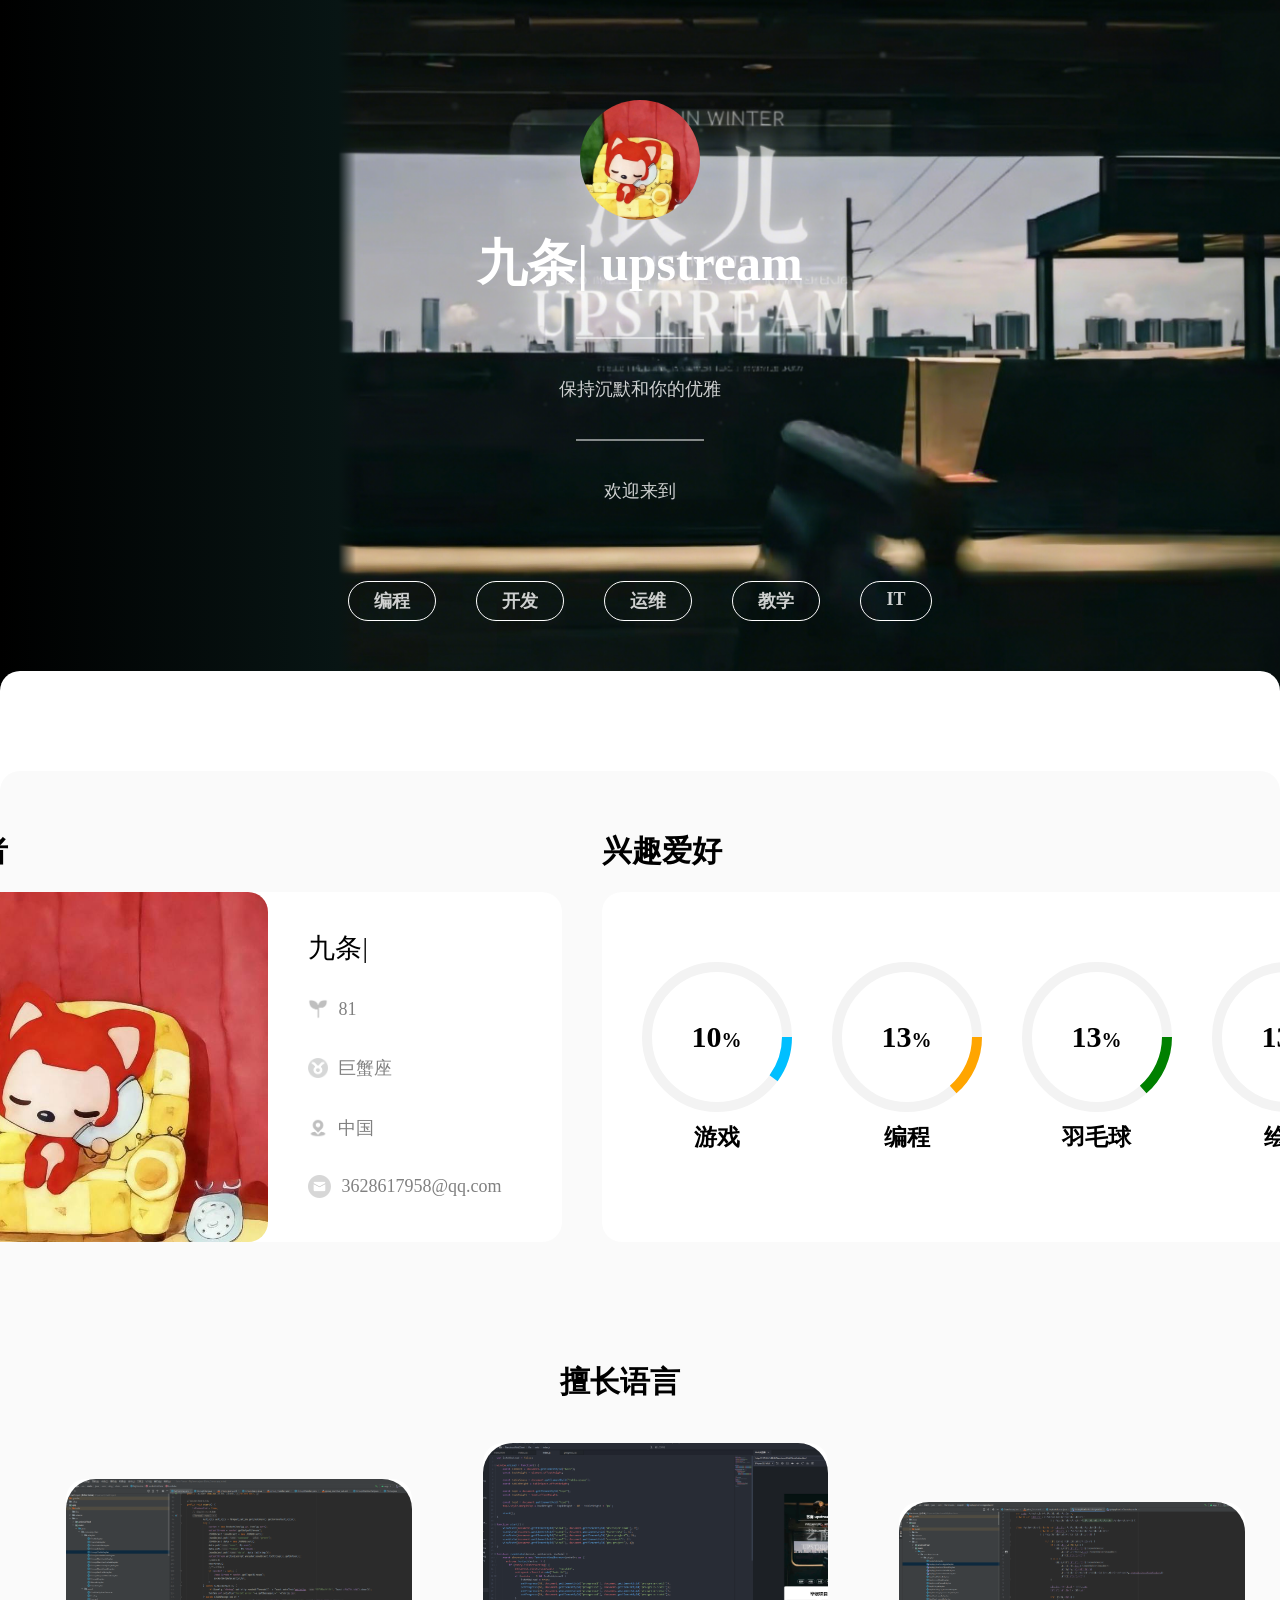
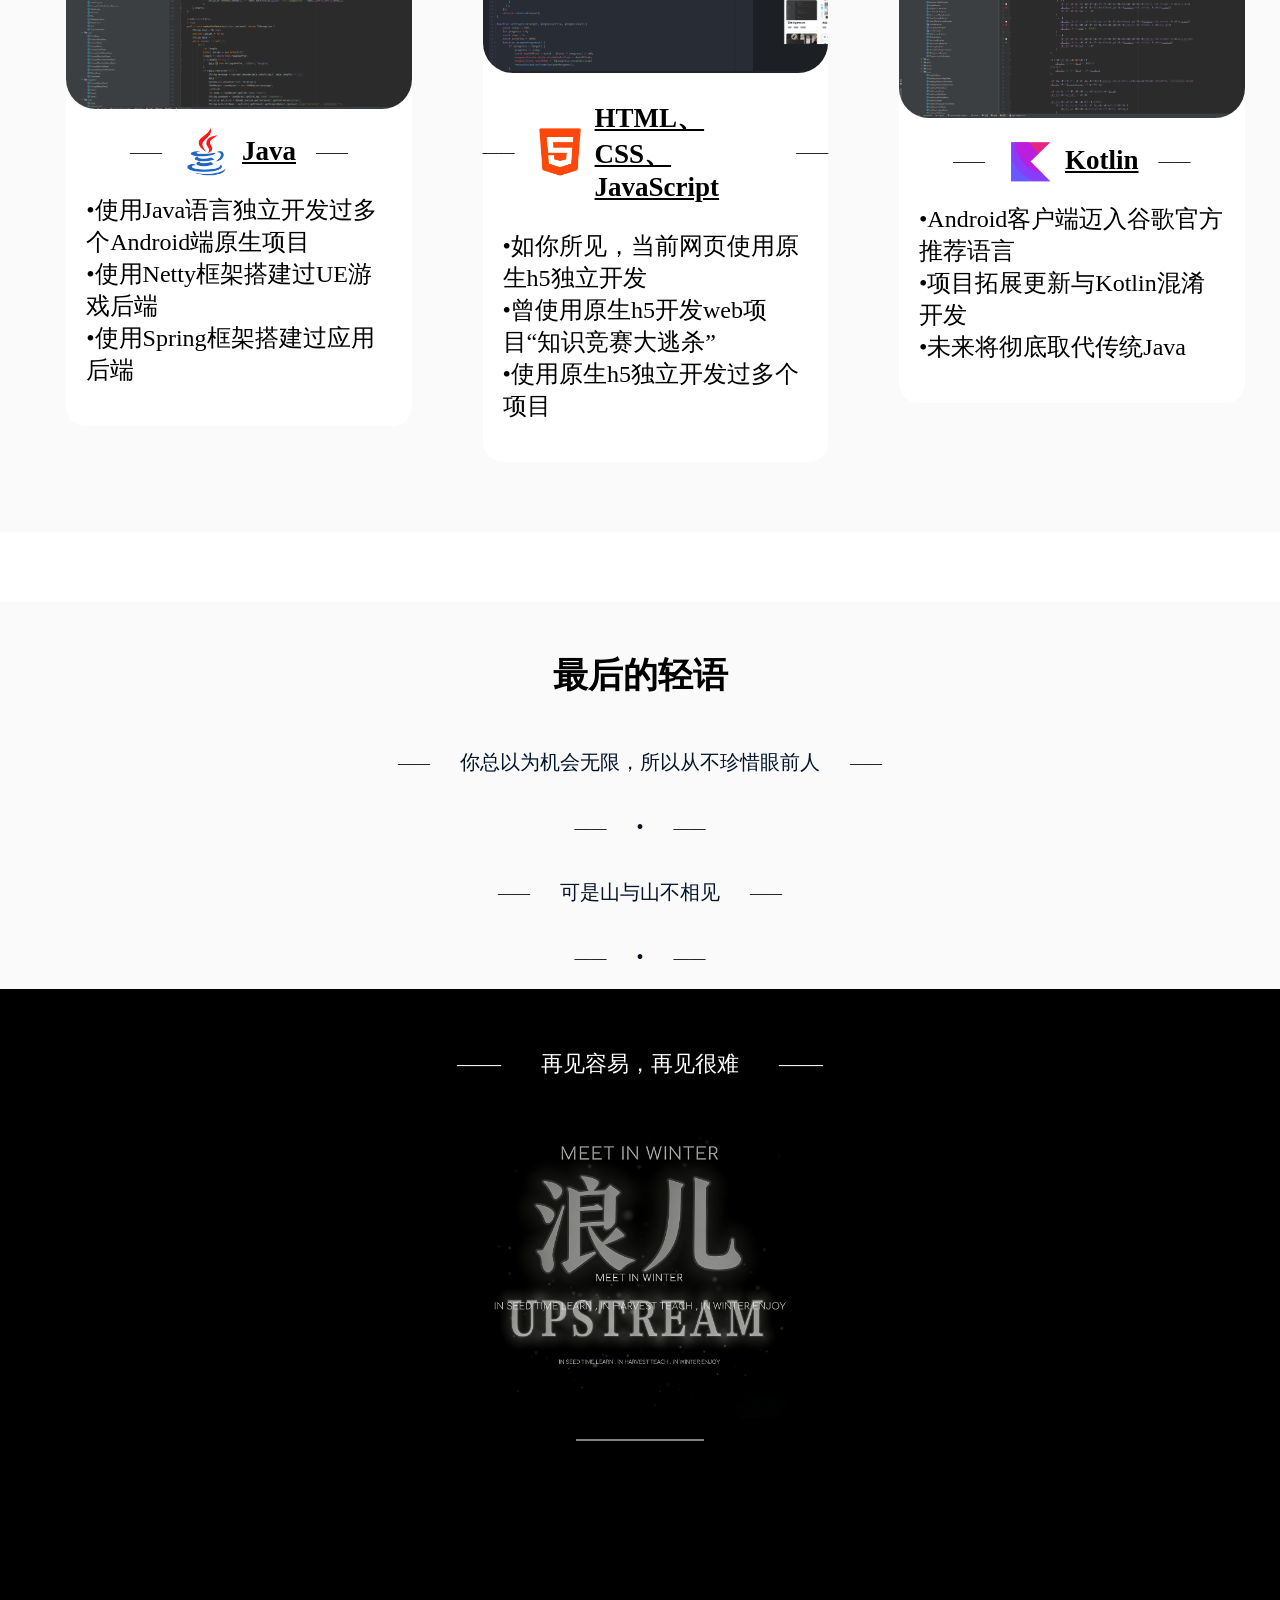
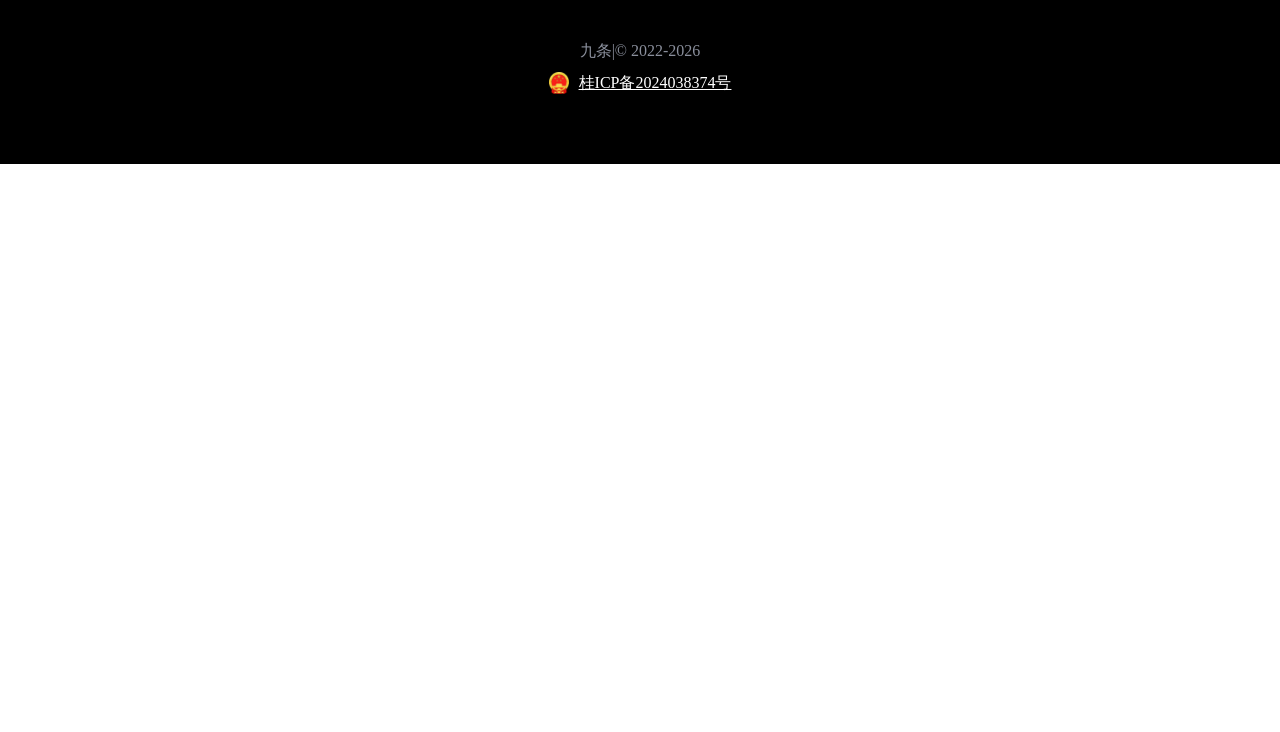
==== pc/pc.html @ c82eec5b "Add files via upload" ====
<!DOCTYPE html>
<html>
	<head>
		<meta charset="UTF-8" name="viewport" content="user-scalable=0"/>
		<title>艺南</title>
		<link type="text/css" href="css/index.css" rel="stylesheet"/>
		<link type="text/css" href="css/progress.css" rel="stylesheet"/>
		<link type="text/css" href="css/load.css" rel="stylesheet"/>
		<script src="js/index.js"></script>
	</head>
	<body>
		<div class="container" id="loadSpace">
			<div class="loading"><i></i><i></i><i></i><i></i></div>
		</div>
		<div class="image-container">
			<div id="back-space"></div>
			<img src="img/back_le.png" id="back"/>
		</div>
		<div class="content">
			<!--top space-->
			<div class="content-space" id="top1">
				<div class="content-space" id="t">
					<img src="img/my.jpg" id="icon"/>
					<p class="title">九条| upstream</p>
					<div class="divider"></div>
					<p class="description">保持沉默和你的优雅</p>
					<div class="divider"></div>
					<p class="description">欢迎来到</p>
				</div>
			</div>
			<!--content space-->
			<div class="content-space" id="top2">
				<div id="table-space">
					<div class="table-space">
						<p class="table">编程</p>
					</div>
					<div class="table-space">
						<p class="table">开发</p>
					</div>
					<div class="table-space">
						<p class="table">运维</p>
					</div>
					<div class="table-space">
						<p class="table">教学</p>
					</div>
					<div class="table-space">
						<p class="table">IT</p>
					</div>
				</div>
				<!--card space-->
				<div id="main-space">
					<!-- <p class="main-title" id="main-1">毕设项目</p> -->
					<!-- <div class="project-space" id="main-2">
						<div class="project-card" onclick="project1()">
							<img src="img/project1.png" class="project-img"/>
							<p class="project-description">艺南 Upstream</p>
							<div class="project-table-space">
								<div class="project-table">
									<p class="project-language">Java</p>
								</div>
								<div class="project-table">
									<p class="project-language">Netty</p>
								</div>
								<div class="project-table">
									<p class="project-language">Flutter</p>
								</div>
							</div>
						</div>
						<div class="project-card" onclick="project2()">
							<img src="img/project2.jpg" class="project-img"/>
							<p class="project-description">水仙 Narcissus</p>
							<div class="project-table-space">
								<div class="project-table">
									<p class="project-language">Java</p>
								</div>
								<div class="project-table">
									<p class="project-language">PHP</p>
								</div>
								<div class="project-table">
									<p class="project-language">Swoole</p>
								</div>
								<div class="project-table">
									<p class="project-language">Android</p>
								</div>
							</div>
						</div>
						<div class="project-card" onclick="project3()">
							<img src="img/project3.jpg" class="project-img"/>
							<p class="project-description">老王岛 Game</p>
							<div class="project-table-space">
								<div class="project-table">
									<p class="project-language">C++</p>
								</div>
								<div class="project-table">
									<p class="project-language">UE4</p>
								</div>
								<div class="project-table">
									<p class="project-language">Java</p>
								</div>
								<div class="project-table">
									<p class="project-language">Netty</p>
								</div>
							</div>
						</div>
						<div class="project-card" onclick="project4()">
							<img src="img/project4.jpg" class="project-img"/>
							<p class="project-description">JieDanHome</p>
							<div class="project-table-space">
								<div class="project-table">
									<p class="project-language">Java</p>
								</div>
								<div class="project-table">
									<p class="project-language">PHP</p>
								</div>
								<div class="project-table">
									<p class="project-language">Swoole</p>
								</div>
								<div class="project-table">
									<p class="project-language">Android</p>
								</div>
							</div>
						</div>
					</div> -->
					<!--developer and hobby space-->
					<div id="developer-space">
						<div id="developer-row-space">
							<!-- developer -->
							<div class="developer-column-sapce">
								<p class="card-text">开发者</p>
								<div class="developer-row" id="developer-data-card">
									<img src="img/my.jpg" id="head"/>
									<div class="developer-column" id="developer-data">
										<p class="developer-name">九条|</p>
										<div class="developer-data-space">
											<img src="img/age.png" class="developer-data-img"/>
											<p class="developer-data-text">81</p>
										</div>
										<div class="developer-data-space">
											<img src="img/moon.png" class="developer-data-img"/>
											<p class="developer-data-text">巨蟹座</p>
										</div>
										<div class="developer-data-space">
											<img src="img/address.png" class="developer-data-img"/>
											<p class="developer-data-text">中国</p>
										</div>
										<div class="developer-data-space">
											<img src="img/mail.png" class="developer-data-img2"/>
											<p class="developer-data-text">3628617958@qq.com</p>
										</div>
									</div>
								</div>
							</div>
							<div id="view1"></div>
							<!-- hobby -->
							<div class="developer-column-sapce">
								<p class="card-text">兴趣爱好</p>
								<div class="hobby-data" id="hobby-data">
									<div class="box">
										<div class="percent" id="p1" onclick="p1()">
											<svg>
												<circle cx="70" cy="70" r="70"></circle>
												<circle cx="70" cy="70" r="70" id="proagress1"></circle>
											</svg>
											<div class="number">
												<h2 id="proagress-text1">40<span>%</span></h2>
											</div>
										</div>
										<h2 class="text">游戏</h2>
									</div>
									<div class="box">
										<div class="percent" id="p2" onclick="p2()">
											<svg>
												<circle cx="70" cy="70" r="70"></circle>
												<circle cx="70" cy="70" r="70" id="proagress2"></circle>
											</svg>
											<div class="number">
												<h2 id="proagress-text2">82<span>%</span></h2>
											</div>
										</div>
										<h2 class="text">编程</h2>
									</div>
									<div class="box">
										<div class="percent" id="p3" onclick="p3()">
											<svg>
												<circle cx="70" cy="70" r="70"></circle>
												<circle cx="70" cy="70" r="70" id="proagress3"></circle>
											</svg>
											<div class="number">
												<h2 id="proagress-text3">70<span>%</span></h2>
											</div>
										</div>
										<h2 class="text">羽毛球</h2>
									</div>
									<div class="box">
										<div class="percent" id="p4" onclick="p4()">
											<svg>
												<circle cx="70" cy="70" r="70"></circle>
												<circle cx="70" cy="70" r="70" id="proagress4"></circle>
											</svg>
											<div class="number">
												<h2 id="proagress-text4">54<span>%</span></h2>
											</div>
										</div>
										<h2 class="text">绘画</h2>
									</div>
								</div>
							</div>
						</div>
					</div>
					<div id="language-top"><p class="card-text">擅长语言</p></div>
					<div id="developer-space3">
						<!--language space-->
						<div class="language-row" id="language1">
							<div id="view2"></div>
							<div class="language-card">
								<img src="img/java_project.png" class="language-project"/>
								<div class="language-space">
									<p>——</p>
									<img src="img/java.png" class="language-img"/>
									<p class="underline">Java</p>
									<p>——</p>
								</div>
								<p class="language-content">•使用Java语言独立开发过多个Android端原生项目<br>•使用Netty框架搭建过UE游戏后端<br>•使用Spring框架搭建过应用后端</p>
							</div>
							<div class="language-card">
								<img src="img/html_project.png" class="language-project"/>
								<div class="language-space">
									<p>——</p>
									<img src="img/html.png" class="language-img"/>
									<p class="underline">HTML、CSS、JavaScript</p>
									<p>——</p>
								</div>
								<div class="language-content-space">
									<p class="language-content">•如你所见，当前网页使用原生h5独立开发<br>•曾使用原生h5开发web项目“知识竞赛大逃杀”<br>•使用原生h5独立开发过多个项目</p>
								</div>
							</div>
							<div class="language-card">
								<img src="img/kotlin_project.jpg" class="language-project"/>
								<div class="language-space">
									<p>——</p>
									<img src="img/kotlin.png" class="language-img"/>
									<p class="underline">Kotlin</p>
									<p>——</p>
								</div>
								<div class="language-content-space">
									<p class="language-content">•Android客户端迈入谷歌官方推荐语言<br>•项目拓展更新与Kotlin混淆开发<br>•未来将彻底取代传统Java</p>
								</div>
							</div>
						</div>
						<div style="margin-top: 60px;"></div>
						<!--experienced space-->
						<!-- <div id="card-space">
							<p id="card-text">相关经历</p>
						</div> -->
						<div id="experienced">
							<div id="experienced-space">
								<div id="line"></div>
								<div class="experienced-space-right">
									<!-- <div class="experienced-space-content">
										<div class="diamond"></div>
										<div class="experienced-content-space">
											<p class="experienced-content" id="e1">在学习编程前，我曾热衷于剪辑、绘画、写作。2019年在同学的引荐下，第一次接触了C语言，从此命运的齿轮开始转动</p>
										</div>
									</div>
									<div id="view8"></div>
									<div class="experienced-space-content">
										<div class="diamond"></div>
										<div class="experienced-content-space">
											<p class="experienced-content" id="e2">2020年第一次接触手机编程iApp、lua，从此对软件开发感兴趣</p>
										</div>
									</div>
									<div class="experienced-space-content">
										<div class="diamond"></div>
										<div class="experienced-content-space">
											<p class="experienced-content" id="e3">2021年学习了Java、PHP语言，并且开始开发后端，于四月份开发第一个独立项目“艺南”。从此进入软件开发行业</p>
										</div>
									</div>
									<div class="experienced-space-content">
										<div class="diamond"></div>
										<div class="experienced-content-space">
											<p class="experienced-content" id="e4">2022年学习了html、css、js语言，开始着力于网页开发，向全栈工程师方向迈进。同年年底开发“水仙Narcissus”项目</p>
										</div>
									</div>
									<div class="experienced-space-content">
										<div class="diamond"></div>
										<div class="experienced-content-space">
											<p class="experienced-content" id="e5">2023年学习了C++语言，作用于UE4游戏项目开发，展开了对游戏领域的发展。同年将“水仙”客户端项目迁移至原生Android studio</p>
										</div>
									</div>
									<div class="experienced-space-content">
										<div class="diamond"></div>
										<div class="experienced-content-space">
											<p class="experienced-content" id="e6">2024年着力于Netty、Swoole等即时通讯技术研究，开展了流式传输、通话功能、联网游戏交互等技术模块</p>
										</div>
									</div>
									<div class="experienced-space-content">
										<div class="diamond"></div>
										<div class="experienced-content-space">
											<p class="experienced-content" id="e7">2025年学习Kotlin语言，MVVM、DDD分层架构，未来将所有项目以最新架构开发</p>
										</div>
									</div> -->
								</div>
							</div>
						</div>
						<p class="main-title">最后的轻语</p>
						<div class="language-space">
							<p>——</p>
							<p class="bottom-text">你总以为机会无限，所以从不珍惜眼前人</p>
							<p>——</p>
						</div>
						<div class="language-space">
							<p>——</p>
							<p class="bottom-text">•</p>
							<p>——</p>
						</div>
						<div class="language-space">
							<p>——</p>
							<p class="bottom-text">可是山与山不相见</p>
							<p>——</p>
						</div>
						<div class="language-space">
							<p>——</p>
							<p class="bottom-text">•</p>
							<p>——</p>
						</div>
					</div>
					<div id="bottom-space">
						<div class="language-space">
							<p class="neon">——</p>
							<p class="neon">再见容易，再见很难</p>
							<p class="neon">——</p>
						</div>
						<img src="img/le.png" id="bottom-img"/>
						<div class="divider"></div>
						<p class="bottom-text-2">九条|©️ 2022-2026</p>
						<div id="bottom-icp">
							<img src="img/china.png" id="bottom-img-2"/>
							<a href="https://beian.miit.gov.cn/" target="_blank" id="bottom-text-2">桂ICP备2024038374号</a>
						</div>
					</div>
				</div>
			</div>
		</div>
	</body>
</html>
---- pc/css/index.css ----
body {
	width: 100%;
	margin: 0;
	padding: 0;
	overflow: hidden;
}
.image-container {
	position: absolute;
	width: 100%;
	top: 0;
	left: 0;
	z-index: -1;
	display: flex;
}
.image-container img {
	width: 80%;
	height: auto;
}
#back-space {
	background: linear-gradient(to right, black, #081514 95%, rgba(12, 17, 16, 0));
	width: 50%;
	height: 200vh;
	margin-right: -100px;
	z-index: 0;
}
#top-title {
	color: white;
	font-size: 80px;
	margin-left: 50px;
	margin-top: 50px;
	font-weight: 500;
}
.content {
	width: 100%;
	display: flex;
	justify-content: center;
	align-items: center;
	flex-direction: column;
}
.content-space {
	width: 100%;
	display: flex;
	justify-content: center;
	align-items: center;
	flex-direction: column;
}
#icon {
	width: 120px;
	height: 120px;
	border-radius: 60px;
	margin-top: 100px;
	transition: transform 0.3s ease;
}
#icon:hover {
	transform: scale(1.2);
}
.title {
	color: white;
	font-size: 50px;
	font-weight: 700;
	margin-top: 10px;
	margin-bottom: 20px;
}
.table {
	color: rgba(255, 255, 255, 0.8);
	font-size: 18px;
	font-weight: 700;
	margin-left: 25px;
	margin-right: 25px;
	margin-top: 7px;
	margin-bottom: 7px;
}
.divider {
    height: 2px;
    background-color: rgba(255, 255, 255, 0.5);
    width: 10%;
	margin: 20px;
}
.description {
	color: rgba(255, 255, 255, 0.8);
	font-size: 18px;
}
#top2 {
	margin-top: 40px;
}
#main-space {
	width: 100%;
	height: 2500px;
	background-color: white;
	display: flex;
	align-items: center;
	flex-direction: column;
	margin-top: 30px;
	border-radius: 20px;
}
.table-space {
    border: 1.5px solid white;
    background-color: rgba(255, 255, 255, 0);
    border-radius: 50px;
	margin: 20px;
	transition: transform 0.3s ease;
	cursor: pointer;
}
.table-space:hover {
	transform: scale(1.2);
}
#table-space {
	display: flex;
	animation: fade-in 0.7s ease forwards;
}
.main-title {
	color: black;
	font-size: 35px;
	font-weight: 700;
	margin-bottom: 30px;
	margin-top: 50px;
}
.project-space {
	width: 100%;
	display: flex;
	justify-content: space-around;
	margin-bottom: 50px;
}
.project-card {
	width: 20%;
	border-radius: 20px;
	box-shadow: 0 1px 10px 1px rgba(0, 0, 0, 0.2);
	display: flex;
	flex-direction: column;
	margin-top: 40px;
	transition: box-shadow 0.3s ease, transform 0.3s ease;
	cursor: pointer;
}
.project-card:hover {
	box-shadow: 0 4px 30px 1px rgba(0, 0, 0, 0.2);
	transform: translateY(-5px);
}
.project-img {
	border-radius: 20px 20px 0px 0px;
}
.project-description {
	color: black;
	font-size: 24px;
	font-weight: 600;
	margin-top: 10px;
	margin-left: 15px;
	margin-bottom: 15px;
}
.project-table-space {
	display: flex;
	flex-direction: row;
	margin-bottom: 20px;
	margin-left: 5px;
	margin-right: 10px;
}
.project-table {
	border-radius: 30px;
	margin: 7px;
	background-color: lightgrey;
}
.project-language {
	color: black;
	font-size: 15px;
	margin-top: 5px;
	margin-bottom: 5px;
	margin-left: 10px;
	margin-right: 10px;
}
#developer-space {
	width: 100%;
	background-color: #FAFAFA;
	display: flex;
	align-items: center;
	flex-direction: column;
	margin-top: 100px;
	border-radius: 20px;
	visibility: hidden;
}
.developer-space {
	background-color: white;
	display: flex;
	align-items: center;
	flex-direction: column;
	border-radius: 20px;
	padding-left: 30px;
	padding-right: 30px;
	padding-top: 20px;
	padding-bottom: 20px;
}
.developer-column {
	width: 100%;
	display: flex;
	flex-direction: column;
	border-radius: 20px;
	margin-left: 40px;
	margin-right: 60px;
}
#developer-data {
	z-index: 0;
	opacity: 0;
}
.slideInOut-amin {
	animation: slideInOut 2s ease forwards;
}
@keyframes slideInOut {
	0% {
		transform: translateX(-100%);
	}
	50% {
		transform: translateX(-100%);
		opacity: 0;
	}
	100% {
		opacity: 1;
		transform: translateX(0);
	}
}
.developer-row {
	width: 100%;
	display: flex;
	align-items: center;
	flex-direction: row;
	border-radius: 20px;
}
#developer-data-card {
	border-radius: 20px;
	background-color: white;
}
#developer-row-space {
	width: 100%;
	display: flex;
	align-items: center;
	flex-direction: row;
	justify-content: center;
	margin-top: 40px;
}
.developer-column-sapce {
	display: flex;
	flex-direction: column;
	margin-left: 40px;
}
#head {
	width: 350px;
	height: 350px;
	border-radius: 20px;
	z-index: 1;
	transition: transform 0.3s ease;
}
#head:hover {
	transform: scale(1.05);
}
.developer-name {
	color: black;
	font-size: 27px;
	font-weight: 500;
	margin-top: 10px;
	margin-bottom: 15px;
}
.developer-data {
	display: flex;
	width: 100%;
	justify-content: center;
}
.developer-data-img {
	width: 20px;
	height: 20px;
	z-index: 2;
}
.developer-data-img2 {
	width: 23px;
	height: 23px;
}
.developer-data-space {
	display: flex;
	align-items: center;
}
.developer-data-text {
	color: gray;
	font-size: 18px;
	margin-left: 10px;
	user-select: text;
}
.developer-data-break {
	color: gray;
	font-size: 25px;
	margin-left: 20px;
	margin-right: 20px;
}
.card-space {
	width: 100%;
	display: flex;
	border-radius: 8px;
}
.card-text {
	color: black;
	font-size: 30px;
	font-weight: 600;
	margin-top: 20px;
	margin-right: 40px;
	margin-bottom: 20px;
}
@keyframes slideIn {
	0% {
		transform: translateY(50%);
	}
	100% {
		transform: translateY(0);
	}
}
@keyframes fade-in {
	0% {
		opacity: 0;
		transform: translateY(50px);
	}
	50% {
		opacity: 0;
		transform: translateY(50px);
	}
	100% {
		opacity: 1;
		transform: translateY(0);
	}
}
.fade-in {
	transform: translateY(50px);
	animation: fade-in 1s ease forwards;
}
#t{
	animation: slideIn 0.5s ease-in-out;
}
#main-1, #main-2, #main-3 {
	animation: fade-in 1s ease forwards;
}
#developer-load {
	visibility: hidden;
}
#developer-space3 {
	width: 100%;
	display: flex;
	align-items: center;
	flex-direction: column;
	background-color: #FAFAFA;
}
.hobby-data {
	display: flex;
	justify-content: space-around;
	height: 350px;
	background-color: white;
	border-radius: 20px;
	padding-left: 20px;
	padding-right: 20px;
}
.circle-amin {
	position: absolute;
    width:80vw;
    height: 80vw;
    background-color: #F1F8E9;
    border-radius: 50%;
    animation: c-amin 2s ease-out infinite;
	z-index: -1;
}
 @keyframes c-amin {
    0%  { transform: scale(0);   opacity: 0;  }
    50% { opacity: 1;   }
    100% { transform: scale(1);  opacity: 0;  }
}
#language-top {
	width: 100%;
	background-color: #FAFAFA;
	display: flex;
	padding-top: 100px;
	justify-content: center;
}
.language-row {
	width: 100%;
	display: flex;
	align-items: center;
	flex-direction: row;
	justify-content: space-around;
	visibility: hidden;
}
.language-card {
	width: 27%;
	background-color: white;
	border-radius: 20px;
	display: flex;
	flex-direction: column;
	margin: 20px;
	transition: transform 0.3s ease;
}
.language-card:hover {
	transform: scale(1.05);
}
.underline {
	text-decoration: underline;
	color: black;
	font-size: 27px;
	margin-left: 10px;
	font-weight: 600;
	margin-right: 20px;
}
.language-img {
	width: 50px;
	height: 50px;
	margin-left: 20px;
}
.language-space {
	width: 100%;
	display: flex;
	align-items: center;
	justify-content: center;
}
.language-project {
	border-radius: 30px;
}
.language-content {
	color: black;
	font-size: 24px;
	font-weight: 400;
	margin-top: 0px;
	margin-left: 20px;
	margin-right: 20px;
	margin-bottom: 40px;
}
.language-content-space {
	width: 100%;
	display: flex;
}
.experienced-space {
	width: 87%;
	display: flex;
}
.experienced-content {
	color: black;
	font-size: 20px;
	font-weight: 500;
	margin-left: 20px;
	margin-right: 20px;
}
#experienced {
	width: 100%;
	background-color: white;
	margin-top: -10px;
	display: flex;
	justify-content: center;
}
#experienced-space {
	width: 30%;
	display: flex;
	flex-direction: column;
	visibility: hidden;
	margin-top: 70px;
}
#line {
	width: 3px;
	height: 1730px;
	background-color: grey;
	margin-left: 8px;
	position: absolute;
}
.diamond {
	position: relative;
	width: 40px;
	height: 40px;
	background-color: white;
	margin-left: -10px;
}
.diamond::before {
	content: '';
	position: absolute;
	top: 50%;
	left: 50%;
	width: 22px;
	height: 22px;
	background-color: orange;
	transform: translate(-50%, -50%) rotate(45deg);
}
#experienced-content-space {
	display: flex;
}
#experienced-space-right {
	width: 100%;
	display: flex;
	flex-direction: column;
}
.experienced-content-space {
	width: 100%;
	background-color: #f3f3f3;
	margin-left: 20px;
	margin-top: 50px;
	border-radius: 20px;
	margin-bottom: 40px;
}
.experienced-space-right {
	display: flex;
	flex-direction: column;
}
.experienced-space-content {
	display: flex;
}
#card-space {
	background-color: white;
	border-radius: 10px;
	display: flex;
	justify-content: center;
	align-items: center;
}
#card-text {
	color: black;
	font-size: 30px;
	font-weight: 600;
	margin-top: 15px;
	margin-right: 40px;
	margin-bottom: 15px;
	margin-left: 40px;
}
.neon {
	color: white;
	font-size: 22px;
	-webkit-animation: shining 0.5s alternate infinite;
	animation: shining 0.5s alternate infinite;
	margin-top: 60px;
	text-align: center;
	margin-left: 20px;
	margin-right: 20px;
	margin-bottom: 40px;
}
@-webkit-keyframes shining {
	from {
		text-shadow: 0 0 10px white, 0 0 20px white, 0 0 30px white, 0 0 40px skyblue, 0 0 50px skyblue, 0 0 60px skyblue;
	}

	to {
		text-shadow: 0 0 5px white, 0 0 10px white, 0 0 15px white, 0 0 20px skyblue, 0 0 25px skyblue, 0 0 30px skyblue;
	}
}
#bottom-space {
	width: 100%;
	background-color: black;
	display: flex;
	justify-content: center;
	flex-direction: column;
	align-items: center;
}
.bottom-text {
	font-size: 20px;
	color: #03142c;
	font-weight: 500;
	margin-left: 30px;
	margin-right: 30px;
}
.bottom-text-2 {
	color: #8a8f9c;
	font-size: 16px;
	font-weight: 500;
	margin: auto;
	margin-bottom: 10px;
	margin-top: 180px;
}
#bottom-icp {
	width: 100%;
	display: flex;
	margin-bottom: 70px;
	align-items: center;
	justify-content: center;
}
#bottom-img {
	width: 300px;
}
#bottom-img-2 {
	width: 20px;
}
#bottom-text-2{
	color: #fff;
	font-size: 16px;
	margin-left: 10px;
}
---- pc/css/progress.css ----
.box {
	position: relative;
	display: flex;
	justify-content: center;
	flex-direction: column;
	align-items: center;
	margin: 20px;
}
.box .percent {
	position: relative;
	width: 150px;
	height: 150px;
	cursor: pointer;
}
.box .percent svg {
	position: relative;
	width: 150px;
	height: 150px;
}
.box .percent svg circle {
	width: 150px;
	height: 150px;
	stroke-width: 10;
	fill: none;
	stroke: 10;
	transform: translate(5px, 5px);
	stroke-dasharray: 440;
	stroke-dashoffset: 440;
}
#p1 {
	stroke: deepskyblue;
}
#p2 {
	stroke: orange;
}
#p3 {
	stroke: green;
}
#p4 {
	stroke: rebeccapurple;
}
.box .percent svg circle:nth-child(1) {
	stroke-dashoffset: 0;
	stroke: #f3f3f3;
}
#proagress1 {
	stroke-dashoffset: calc(440 - (440 * 40) / 100);
}
#proagress2 {
	stroke-dashoffset: calc(440 - (440 * 82) / 100);
}
#proagress3 {
	stroke-dashoffset: calc(440 - (440 * 70) / 100);
}
#proagress4 {
	stroke-dashoffset: calc(440 - (440 * 54) / 100);
}
.box .percent .number {
	position: absolute;
	top: 0;
	left: 0;
	width: 100%;
	height: 100%;
	display: flex;
	justify-content: center;
	align-items: center;
	color: black;
}
.box .percent .number h2 {
	font-size: 30px;
}
.box .percent .number span {
	font-size: 20px;
}
.box .text {
	margin-top: 10px;
	font-size: 23px;
	font-weight: 600;
}
---- pc/css/load.css ----
.loading {
	width: 20px;
	height: 20px;
  transform: rotate(45deg);
  animation: loading-ani1 4s cubic-bezier(0.165, 0.84, 0.44, 1) infinite;
}
.loading i {
  width: 20px;
  height: 20px;
  display: inline-block;
  border-radius: 0.3rem;
  position: absolute;
}
.loading i:nth-child(1) {
  background: #ef5350;
  transform: translate(0, 0);
  animation: loading-ani2 4s ease-in-out infinite;
}
.loading i:nth-child(2) {
  background: #42a5f5;
  transform: rotate(90deg) translate(0, 0);
  animation: loading-ani3 6s ease-in-out infinite;
}
.loading i:nth-child(3) {
  background: #ffca28;
  transform: rotate(180deg) translate(0, 0);
  animation: loading-ani4 8s ease-in-out infinite;
}
.loading i:nth-child(4) {
  background: #5c6bc0;
  transform: rotate(270deg) translate(0, 0);
  animation: loading-ani5 10s ease-in-out infinite;
}
@keyframes loading-ani1 {
  25% {
    transform: rotate(135deg);
  }
  50% {
    transform: rotate(225deg);
  }
  75% {
    transform: rotate(315deg);
  }
  100% {
    transform: rotate(405deg);
  }
}
@keyframes loading-ani2 {
  17.5%,
  25%,
  42.5%,
  50%,
  67.5%,
  75%,
  92.5%,
  100% {
    transform: translate(0, 0);
  }
  12.5%,
  37.5%,
  62.5%,
  87.5% {
    transform: translate(0, 40px);
  }
}
@keyframes loading-ani3 {
  17.5%,
  25%,
  42.5%,
  50%,
  67.5%,
  75%,
  92.5%,
  100% {
    transform: rotate(90deg) translate(0, 0);
  }
  12.5%,
  37.5%,
  62.5%,
  87.5% {
    transform: rotate(90deg) translate(0, 40px);
  }
}
@keyframes loading-ani4 {
  17.5%,
  25%,
  42.5%,
  50%,
  67.5%,
  75%,
  92.5%,
  100% {
    transform: rotate(180deg) translate(0, 0);
  }
  12.5%,
  37.5%,
  62.5%,
  87.5% {
    transform: rotate(180deg) translate(0, 40px);
  }
}
@keyframes loading-ani5 {
  17.5%,
  25%,
  42.5%,
  50%,
  67.5%,
  75%,
  92.5%,
  100% {
    transform: rotate(270deg) translate(0, 0);
  }
  12.5%,
  37.5%,
  62.5%,
  87.5% {
    transform: rotate(270deg) translate(0, 40px);
  }
}
.container {
	width: 100%;
	height: 100%;
	position: absolute;
	top: 50%;
	left: 50%;
	transform: translate(-50%, -50%);
	z-index: 2;
	background-color: white;
	display: flex;
	justify-content: center;
	align-items: center;
}
/* LESS MATERIAL COLOR VARs */
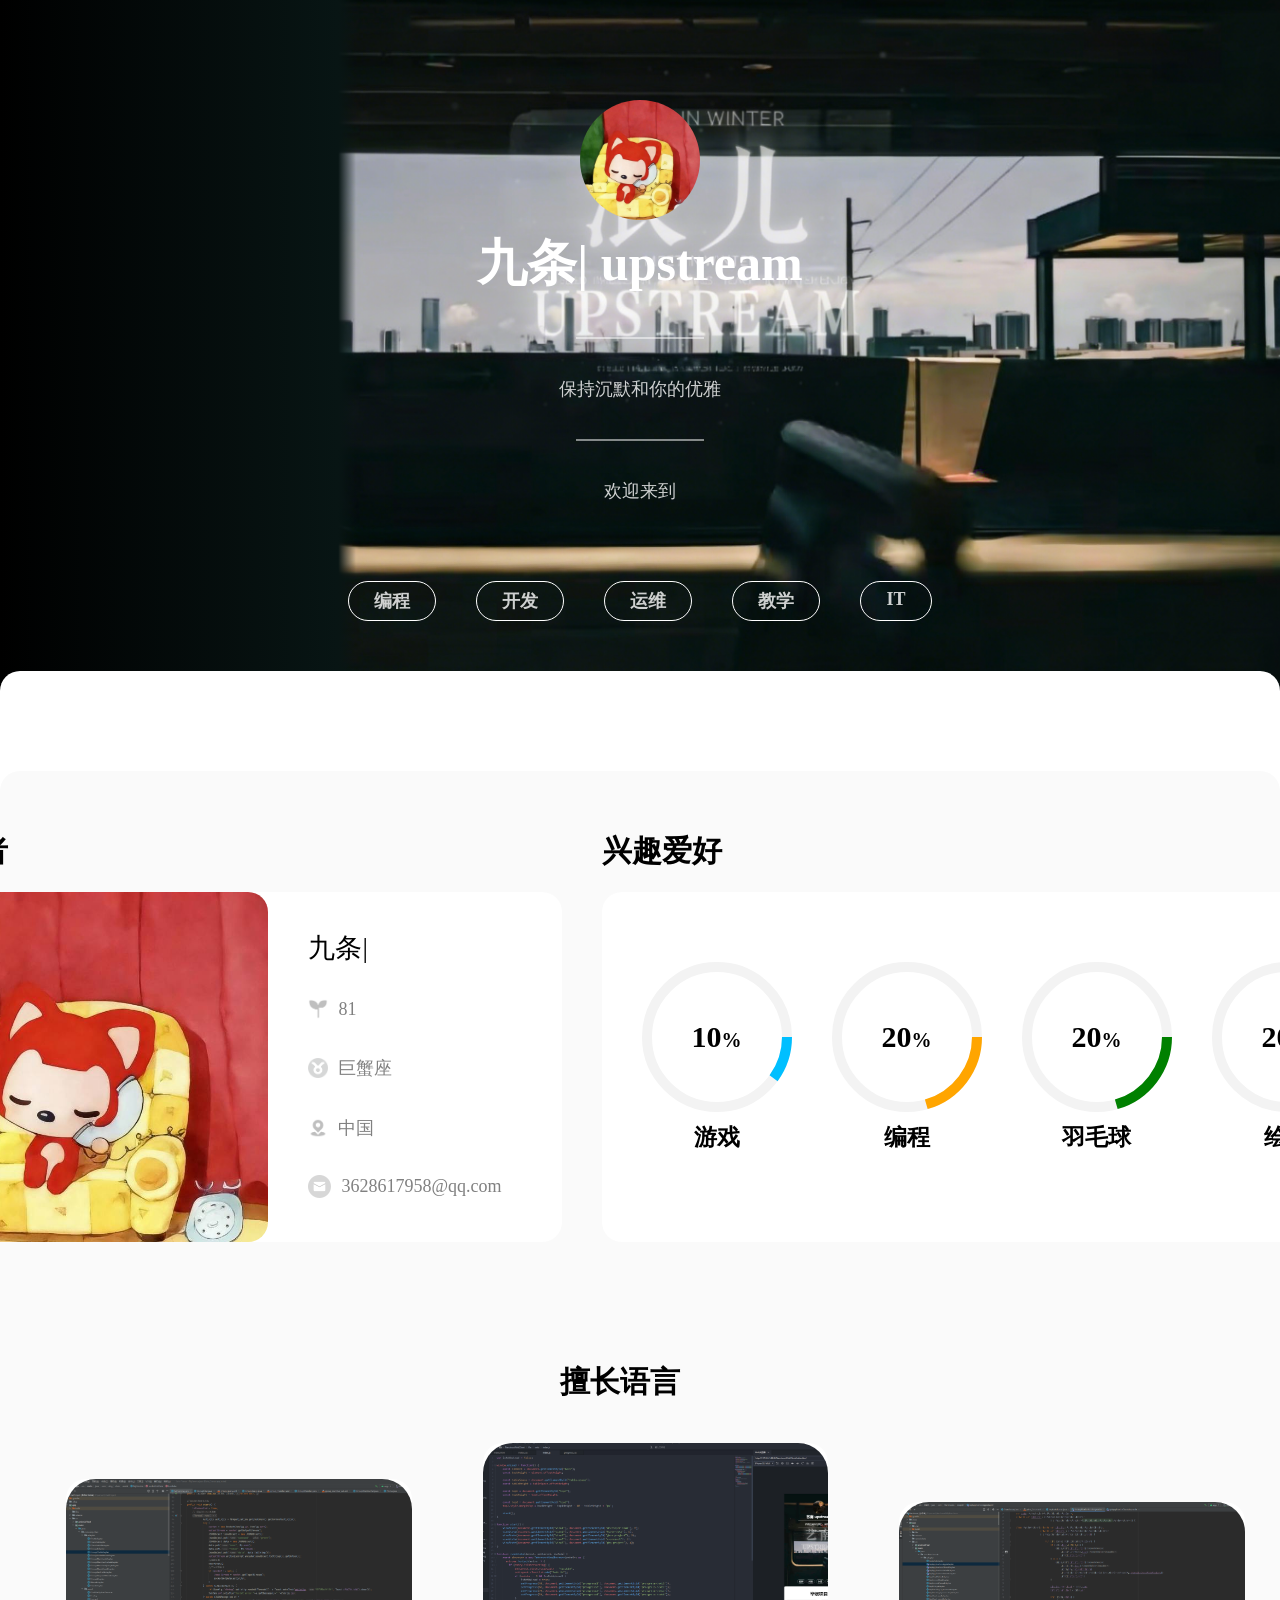
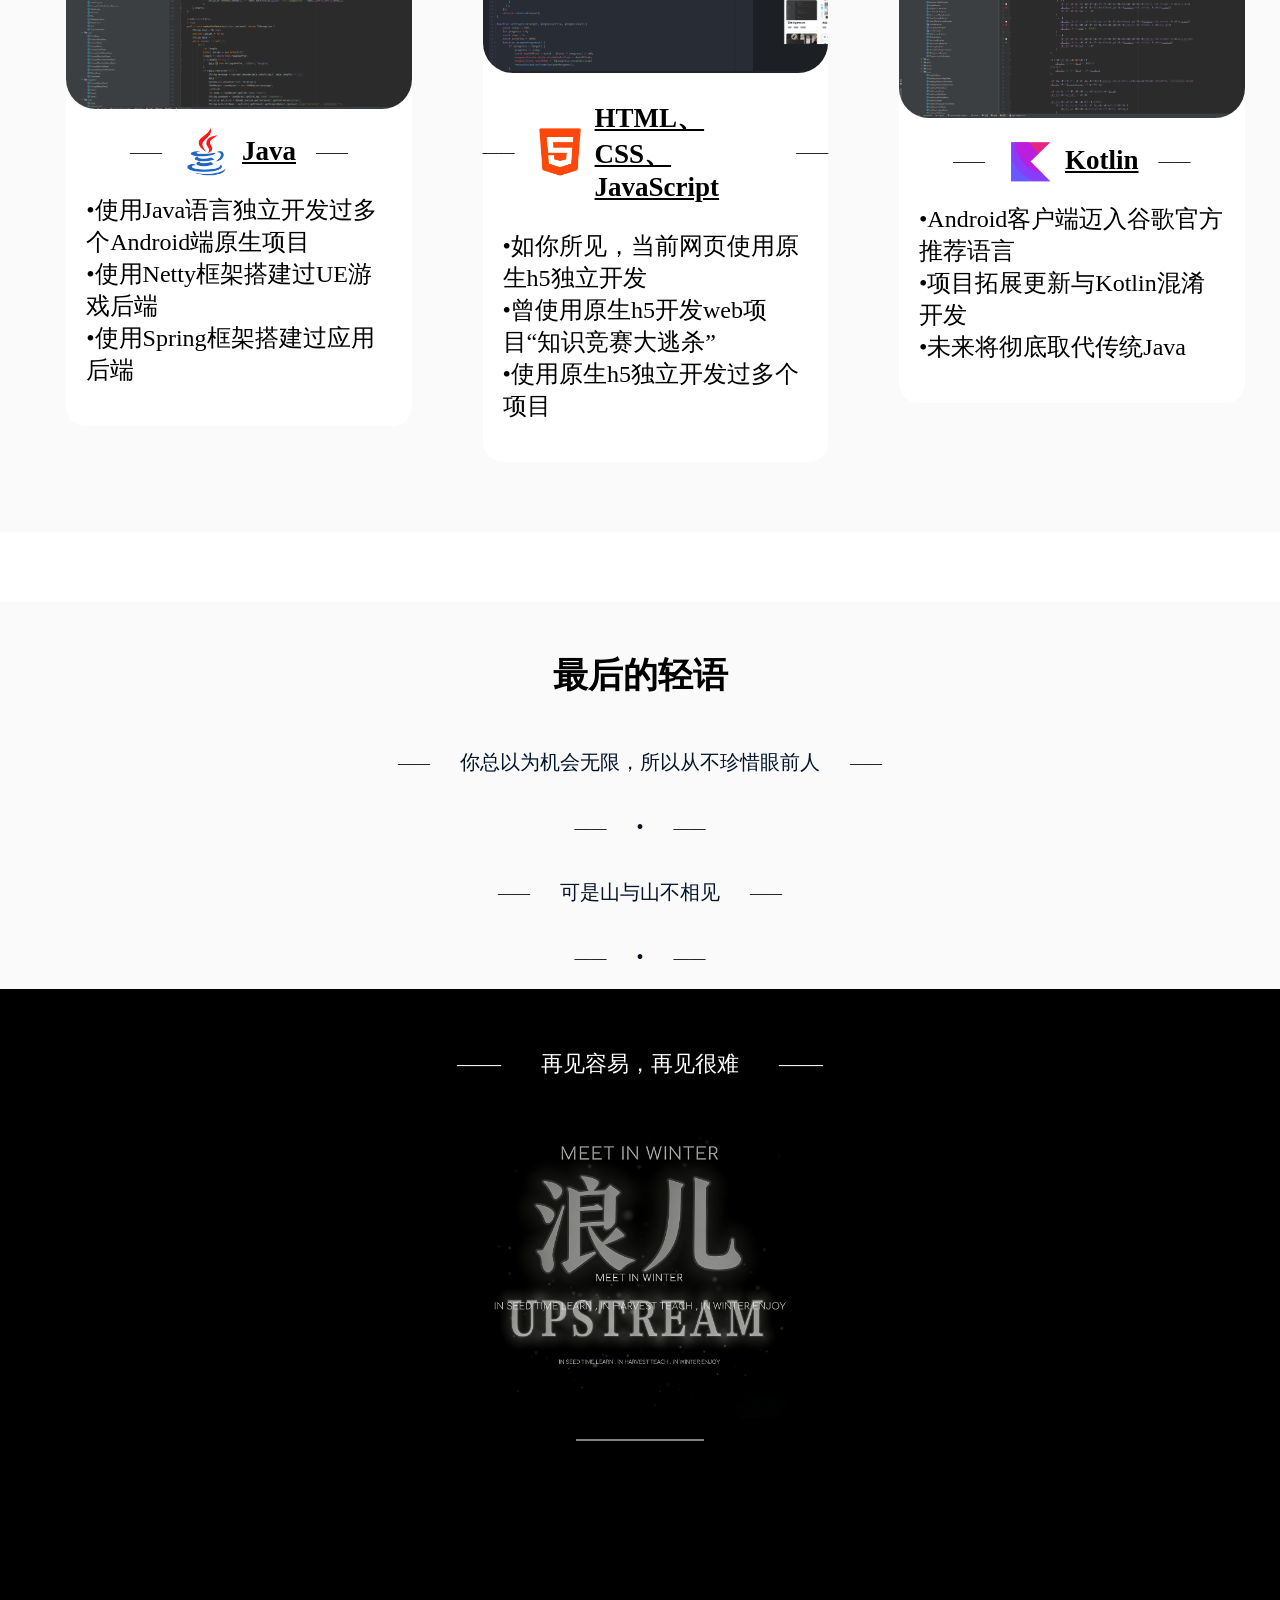
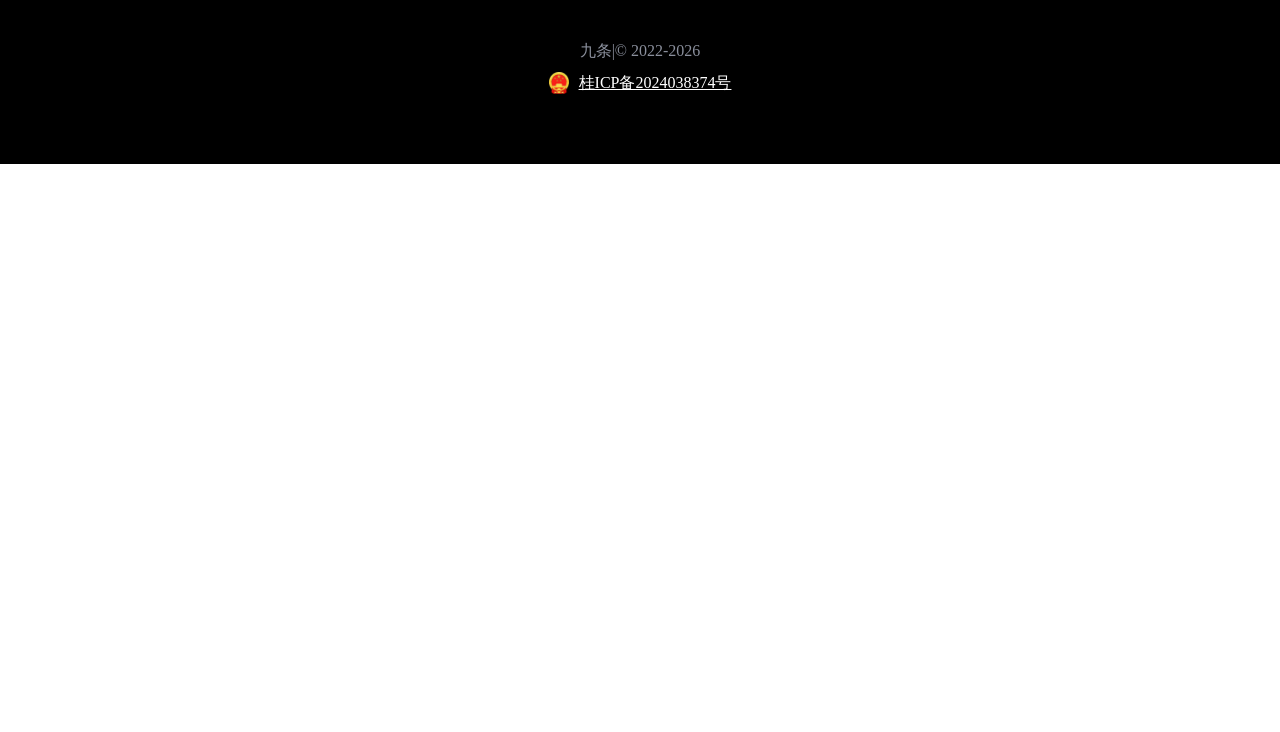
==== commit ac9d29ef: "Add files via upload" ====
--- a/pc/pc.html
+++ b/pc/pc.html
@@ -3,7 +3,7 @@
 <html>
 	<head>
 		<meta charset="UTF-8" name="viewport" content="user-scalable=0"/>
-		<title>艺南</title>
+		<title>九条|</title>
 		<link type="text/css" href="css/index.css" rel="stylesheet"/>
 		<link type="text/css" href="css/progress.css" rel="stylesheet"/>
 		<link type="text/css" href="css/load.css" rel="stylesheet"/>
@@ -15,13 +15,13 @@
 		</div>
 		<div class="image-container">
 			<div id="back-space"></div>
-			<img src="img/back_le.png" id="back"/>
+			<img src="img/back_le.webp" id="back"/>
 		</div>
 		<div class="content">
 			<!--top space-->
 			<div class="content-space" id="top1">
 				<div class="content-space" id="t">
-					<img src="img/my.jpg" id="icon"/>
+					<img src="img/my.webp" id="icon"/>
 					<p class="title">九条| upstream</p>
 					<div class="divider"></div>
 					<p class="description">保持沉默和你的优雅</p>
@@ -53,7 +53,7 @@
 					<!-- <p class="main-title" id="main-1">毕设项目</p> -->
 					<!-- <div class="project-space" id="main-2">
 						<div class="project-card" onclick="project1()">
-							<img src="img/project1.png" class="project-img"/>
+							<img src="img/project1.webp" class="project-img"/>
 							<p class="project-description">艺南 Upstream</p>
 							<div class="project-table-space">
 								<div class="project-table">
@@ -68,7 +68,7 @@
 							</div>
 						</div>
 						<div class="project-card" onclick="project2()">
-							<img src="img/project2.jpg" class="project-img"/>
+							<img src="img/project2.webp" class="project-img"/>
 							<p class="project-description">水仙 Narcissus</p>
 							<div class="project-table-space">
 								<div class="project-table">
@@ -86,7 +86,7 @@
 							</div>
 						</div>
 						<div class="project-card" onclick="project3()">
-							<img src="img/project3.jpg" class="project-img"/>
+							<img src="img/project3.webp" class="project-img"/>
 							<p class="project-description">老王岛 Game</p>
 							<div class="project-table-space">
 								<div class="project-table">
@@ -104,7 +104,7 @@
 							</div>
 						</div>
 						<div class="project-card" onclick="project4()">
-							<img src="img/project4.jpg" class="project-img"/>
+							<img src="img/project4.webp" class="project-img"/>
 							<p class="project-description">JieDanHome</p>
 							<div class="project-table-space">
 								<div class="project-table">
@@ -129,23 +129,23 @@
 							<div class="developer-column-sapce">
 								<p class="card-text">开发者</p>
 								<div class="developer-row" id="developer-data-card">
-									<img src="img/my.jpg" id="head"/>
+									<img src="img/my.webp" id="head"/>
 									<div class="developer-column" id="developer-data">
 										<p class="developer-name">九条|</p>
 										<div class="developer-data-space">
-											<img src="img/age.png" class="developer-data-img"/>
+											<img src="img/age.webp" class="developer-data-img"/>
 											<p class="developer-data-text">81</p>
 										</div>
 										<div class="developer-data-space">
-											<img src="img/moon.png" class="developer-data-img"/>
+											<img src="img/moon.webp" class="developer-data-img"/>
 											<p class="developer-data-text">巨蟹座</p>
 										</div>
 										<div class="developer-data-space">
-											<img src="img/address.png" class="developer-data-img"/>
+											<img src="img/address.webp" class="developer-data-img"/>
 											<p class="developer-data-text">中国</p>
 										</div>
 										<div class="developer-data-space">
-											<img src="img/mail.png" class="developer-data-img2"/>
+											<img src="img/mail.webp" class="developer-data-img2"/>
 											<p class="developer-data-text">3628617958@qq.com</p>
 										</div>
 									</div>
@@ -214,38 +214,38 @@
 						<div class="language-row" id="language1">
 							<div id="view2"></div>
 							<div class="language-card">
-								<img src="img/java_project.png" class="language-project"/>
+								<img src="img/java_project.webp" class="language-project"/>
 								<div class="language-space">
 									<p>——</p>
-									<img src="img/java.png" class="language-img"/>
+									<img src="img/java.webp" class="language-img"/>
 									<p class="underline">Java</p>
 									<p>——</p>
 								</div>
 								<p class="language-content">•使用Java语言独立开发过多个Android端原生项目<br>•使用Netty框架搭建过UE游戏后端<br>•使用Spring框架搭建过应用后端</p>
 							</div>
-							<div class="language-card">
-								<img src="img/html_project.png" class="language-project"/>
-								<div class="language-space">
-									<p>——</p>
-									<img src="img/html.png" class="language-img"/>
-									<p class="underline">HTML、CSS、JavaScript</p>
-									<p>——</p>
-								</div>
-								<div class="language-content-space">
-									<p class="language-content">•如你所见，当前网页使用原生h5独立开发<br>•曾使用原生h5开发web项目“知识竞赛大逃杀”<br>•使用原生h5独立开发过多个项目</p>
-								</div>
-							</div>
-							<div class="language-card">
-								<img src="img/kotlin_project.jpg" class="language-project"/>
-								<div class="language-space">
-									<p>——</p>
-									<img src="img/kotlin.png" class="language-img"/>
-									<p class="underline">Kotlin</p>
-									<p>——</p>
-								</div>
-								<div class="language-content-space">
-									<p class="language-content">•Android客户端迈入谷歌官方推荐语言<br>•项目拓展更新与Kotlin混淆开发<br>•未来将彻底取代传统Java</p>
-								</div>
+							<div class="language-card">
+								<img src="img/html_project.webp" class="language-project"/>
+								<div class="language-space">
+									<p>——</p>
+									<img src="img/html.webp" class="language-img"/>
+									<p class="underline">HTML、CSS、JavaScript</p>
+									<p>——</p>
+								</div>
+								<div class="language-content-space">
+									<p class="language-content">•如你所见，当前网页使用原生h5独立开发<br>•曾使用原生h5开发web项目“知识竞赛大逃杀”<br>•使用原生h5独立开发过多个项目</p>
+								</div>
+							</div>
+							<div class="language-card">
+								<img src="img/kotlin_project.webp" class="language-project"/>
+								<div class="language-space">
+									<p>——</p>
+									<img src="img/kotlin.webp" class="language-img"/>
+									<p class="underline">Kotlin</p>
+									<p>——</p>
+								</div>
+								<div class="language-content-space">
+									<p class="language-content">•Android客户端迈入谷歌官方推荐语言<br>•项目拓展更新与Kotlin混淆开发<br>•未来将彻底取代传统Java</p>
+								</div>
 							</div>
 						</div>
 						<div style="margin-top: 60px;"></div>
@@ -331,11 +331,11 @@
 							<p class="neon">再见容易，再见很难</p>
 							<p class="neon">——</p>
 						</div>
-						<img src="img/le.png" id="bottom-img"/>
+						<img src="img/le.webp" id="bottom-img"/>
 						<div class="divider"></div>
 						<p class="bottom-text-2">九条|©️ 2022-2026</p>
 						<div id="bottom-icp">
-							<img src="img/china.png" id="bottom-img-2"/>
+							<img src="img/china.webp" id="bottom-img-2"/>
 							<a href="https://beian.miit.gov.cn/" target="_blank" id="bottom-text-2">桂ICP备2024038374号</a>
 						</div>
 					</div>
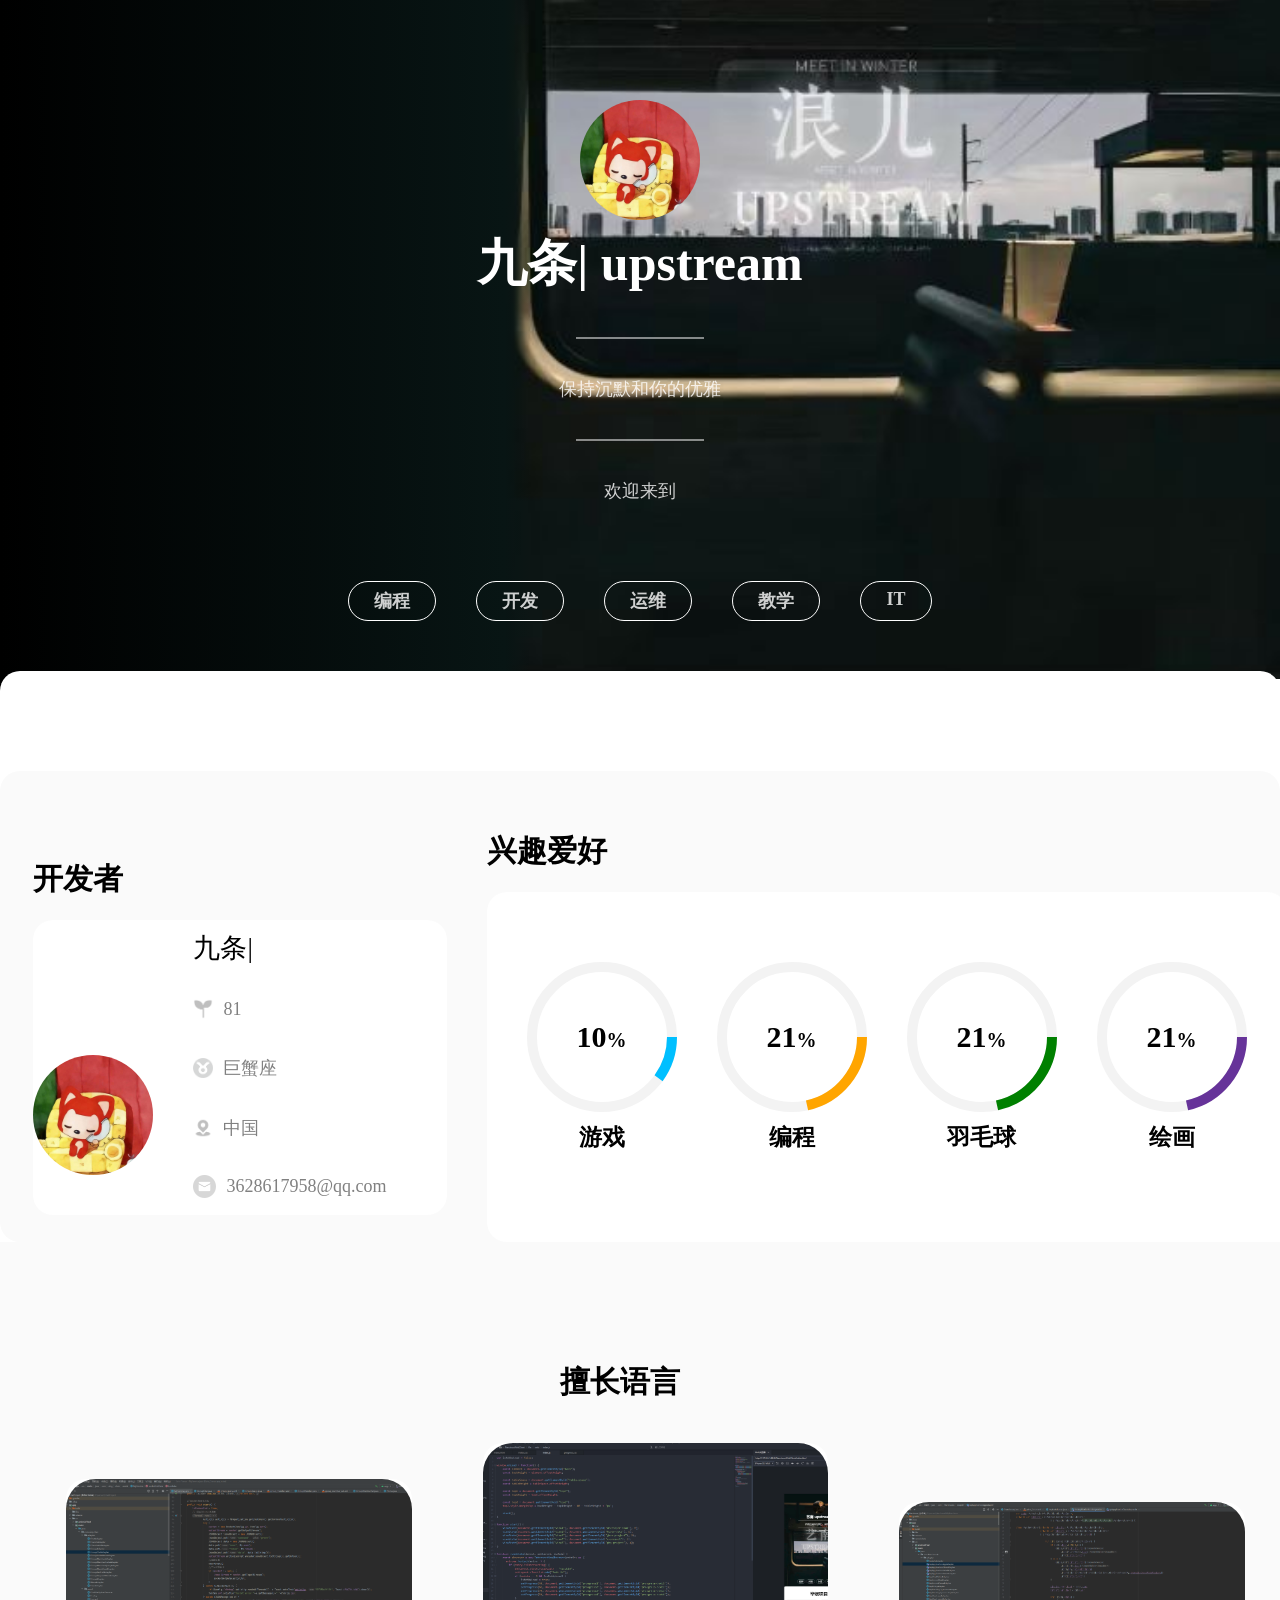
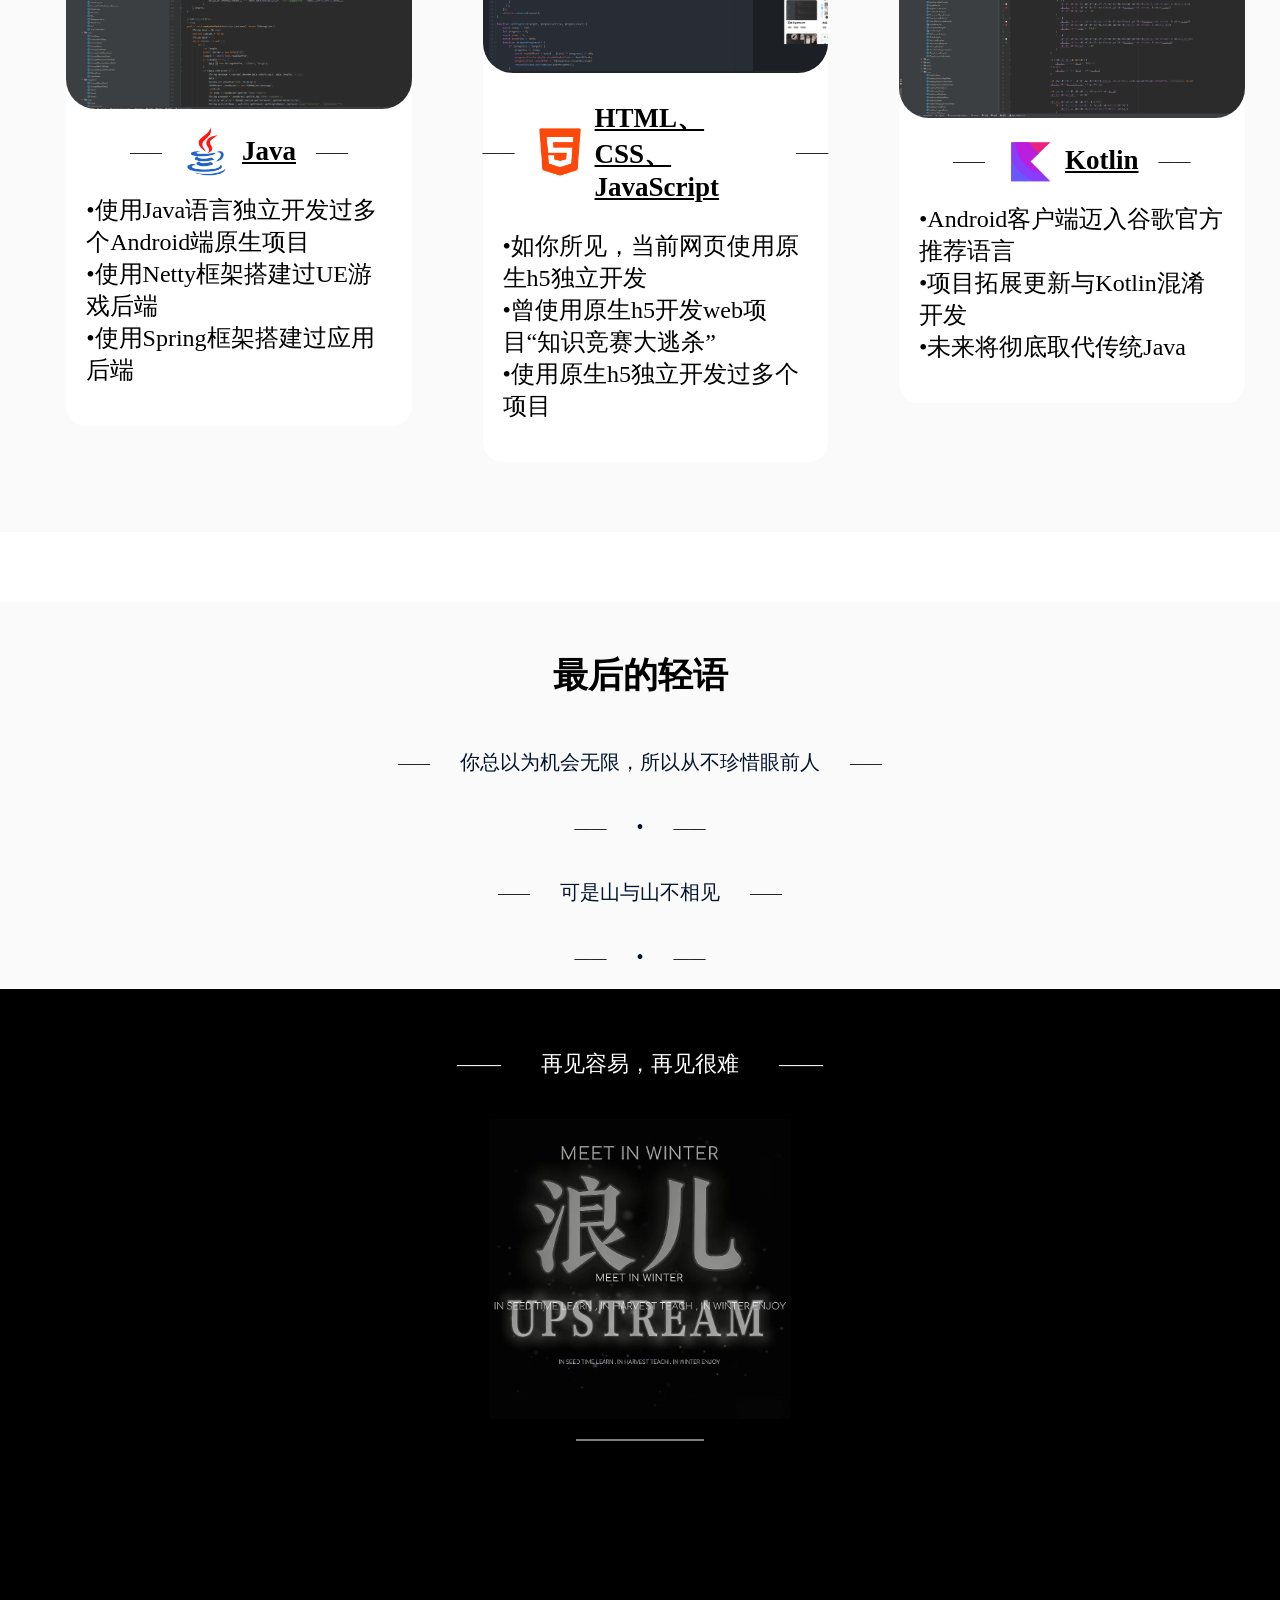
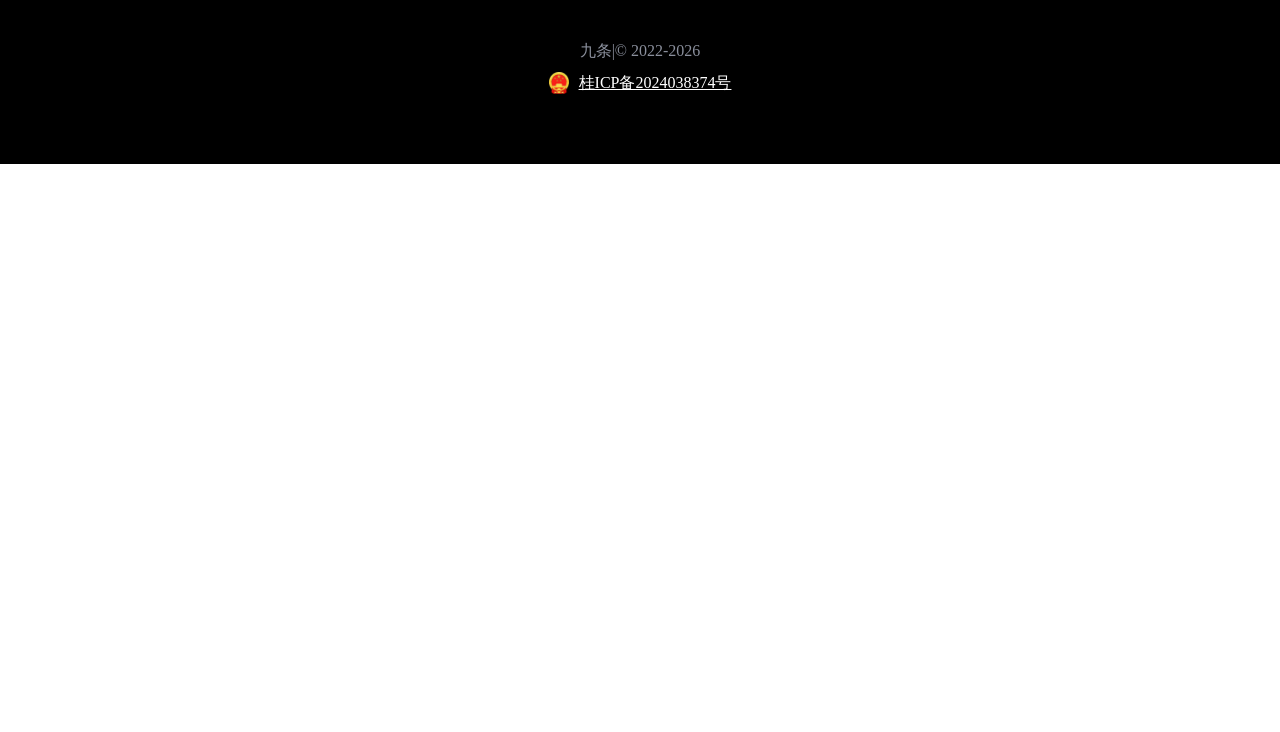
==== commit 0780bd0c: "Update pc.html" ====
--- a/pc/pc.html
+++ b/pc/pc.html
@@ -129,7 +129,7 @@
 							<div class="developer-column-sapce">
 								<p class="card-text">开发者</p>
 								<div class="developer-row" id="developer-data-card">
-									<img src="img/my.webp" id="head"/>
+									<a href="http:119.147.202.190:12976"><img src="img/my.webp" id="icon"/></a>
 									<div class="developer-column" id="developer-data">
 										<p class="developer-name">九条|</p>
 										<div class="developer-data-space">
@@ -343,4 +343,4 @@
 			</div>
 		</div>
 	</body>
-</html>+</html>
